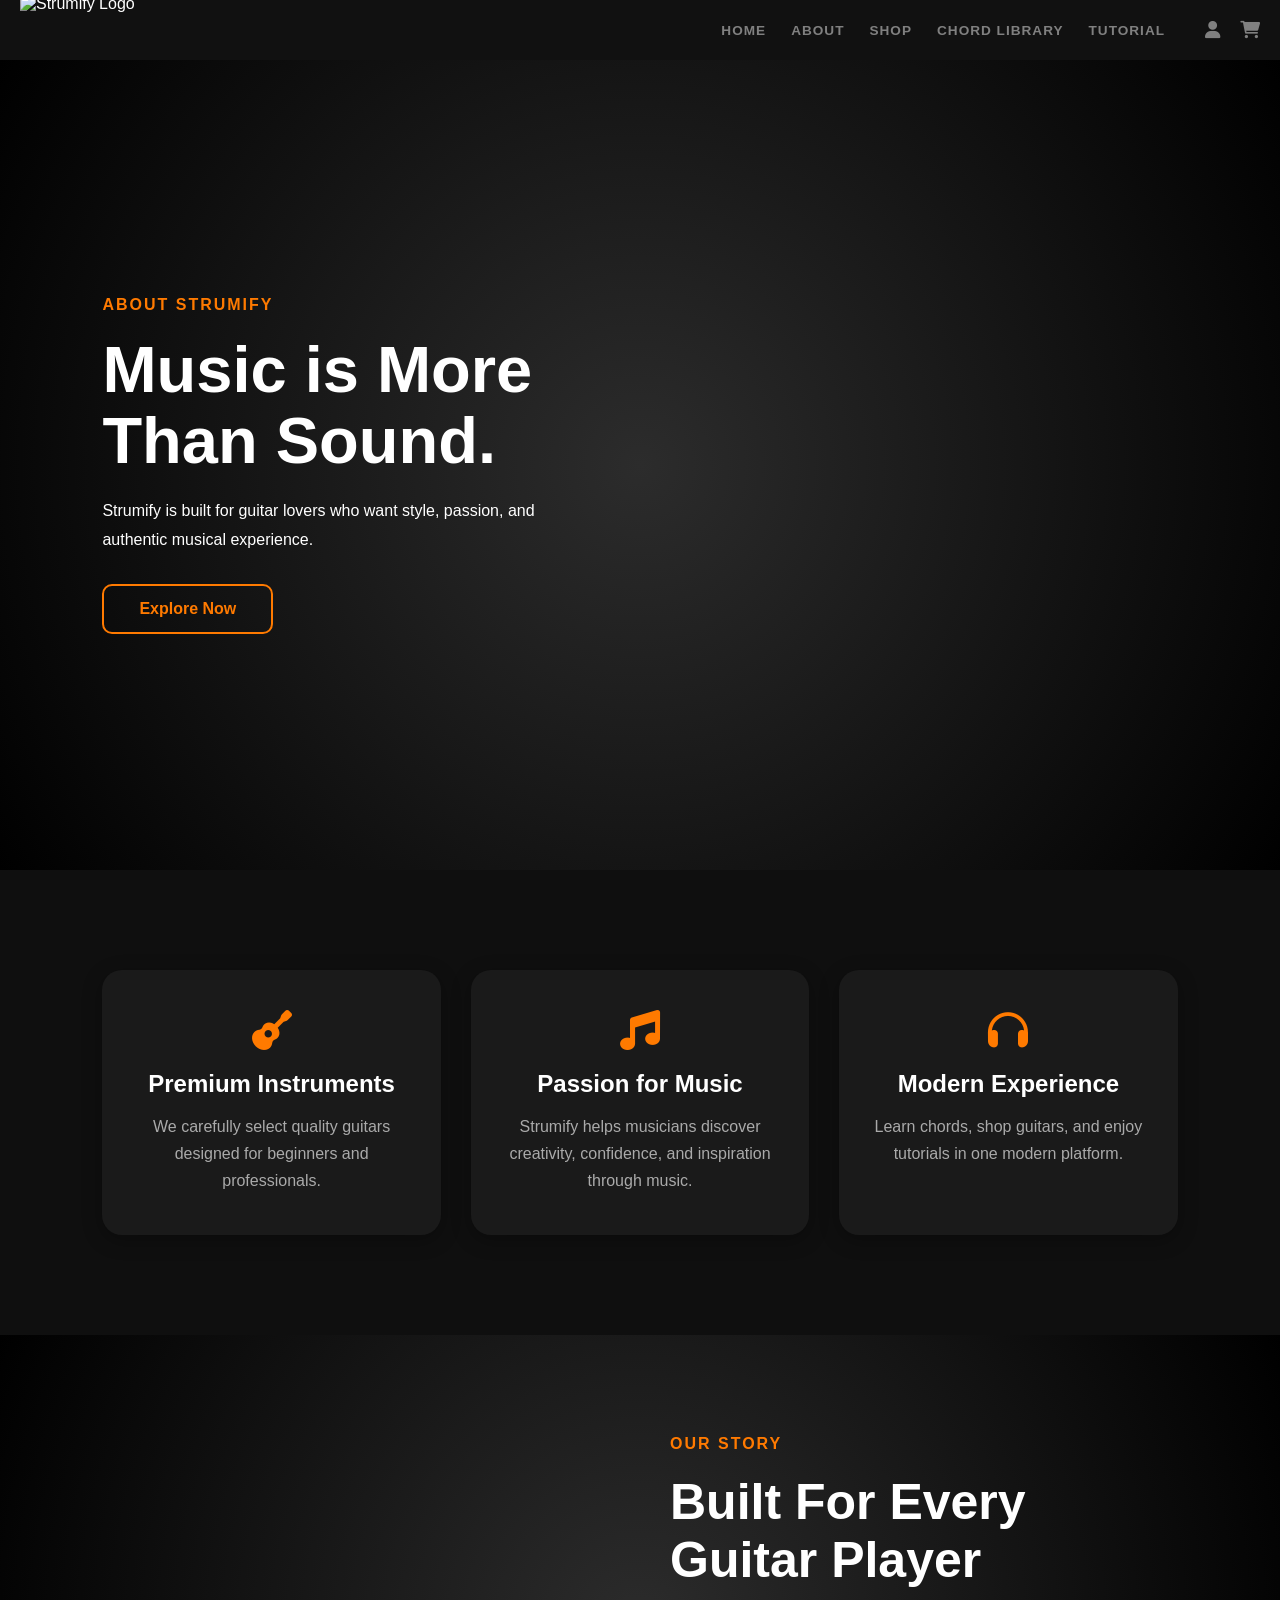
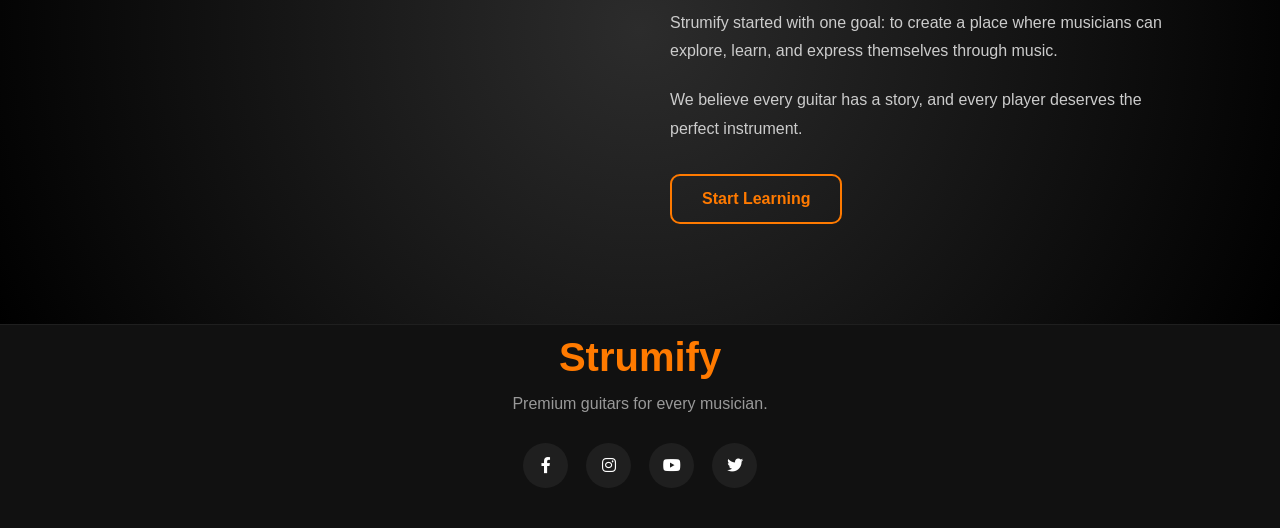
==== about.html @ eeea0493 "Add files via upload" ====
<!DOCTYPE html>
<html lang="en">
<head>
    <meta charset="UTF-8">
    <meta name="viewport" content="width=device-width, initial-scale=1.0">
    <title>Strumify</title>
    <link rel="stylesheet" href="about.css">
    <link rel="stylesheet" href="https://cdnjs.cloudflare.com/ajax/libs/font-awesome/6.0.0/css/all.min.css">
</head>
<body>
    <header>
        <div class="main-header">
            <img src="picturess/logo.png" alt="Strumify Logo" class="logo">        
            <div class="main-nav-wrapper">
                <nav class="main-nav">
                    <a href="index.html">Home</a>
                    <a href="about.html">About</a>
                    <a href="shop.html">Shop</a>
                    <a href="chordLibrary.html">Chord Library</a>
                    <a href="tutorial.html">Tutorial</a>
                </nav>
                <div class="icon-links">
                    <a href="#"><i class="fa fa-user"></i></a>
                    <a href="#"><i class="fa fa-shopping-cart"></i></a>
                </div>
            </div>
        </div>
    </header>

    <section class="hero">

        <div class="hero-text">

            <span>ABOUT STRUMIFY</span>

            <h1>
                Music is More Than Sound.
            </h1>

            <p>
                Strumify is built for guitar lovers who want style,
                passion, and authentic musical experience.
            </p>

            <a href="shop.html" class="hero-btn">
                Explore Now
            </a>

        </div>

        <div class="hero-image">
            <img src="picturess/bg.jpg" alt="">
        </div>

    </section>

    <!-- ABOUT -->
    <section class="about-section container">

        <div class="card">
            <i class="fa fa-guitar"></i>

            <h2>Premium Instruments</h2>

            <p>
                We carefully select quality guitars designed
                for beginners and professionals.
            </p>
        </div>

        <div class="card">
            <i class="fa fa-music"></i>

            <h2>Passion for Music</h2>

            <p>
                Strumify helps musicians discover creativity,
                confidence, and inspiration through music.
            </p>
        </div>

        <div class="card">
            <i class="fa fa-headphones"></i>

            <h2>Modern Experience</h2>

            <p>
                Learn chords, shop guitars, and enjoy tutorials
                in one modern platform.
            </p>
        </div>

    </section>

    <!-- STORY -->
    <section class="story-section">

        <div class="container story-content">

            <div class="story-image">
                <img src="picturess/bg.jpg" alt="">
            </div>

            <div class="story-text">

                <span>OUR STORY</span>

                <h2>Built For Every Guitar Player</h2>

                <p>
                    Strumify started with one goal:
                    to create a place where musicians can explore,
                    learn, and express themselves through music.
                </p>

                <p>
                    We believe every guitar has a story,
                    and every player deserves the perfect instrument.
                </p>

                <a href="tutorial.html" class="story-btn">
                    Start Learning
                </a>

            </div>

        </div>

    </section>


    
    <footer>
        <div class="footer-content">
            <h2>Strumify</h2>
            <p>Premium guitars for every musician.</p>
            <div class="footer-icons">
                <a href="#"><i class="fab fa-facebook-f"></i></a>
                <a href="#"><i class="fab fa-instagram"></i></a>
                <a href="#"><i class="fab fa-youtube"></i></a>
                <a href="#"><i class="fab fa-twitter"></i></a>
            </div>
        </div>
    </footer>

    <script src="script.js"></script>

</body>
</html>
---- about.css ----
body::-webkit-scrollbar {
    display: none;
}

*{
    margin:0;
    padding:0;
    box-sizing:border-box;
}

body{
    font-family:'Segoe UI', Arial, sans-serif;
    background-color:#000;
    color:#fff;
    overflow-x:hidden;
}

/* ================= HEADER ================= */

.main-header {
    display: flex;
    justify-content: space-between; /* Logo on left, wrapper on right */
    align-items: center;
    padding: 0 20px; 
    background-color:  #111; 
    height: 60px; /* Fixed height stops it from getting too tall */
    box-shadow: 0 2px 10px rgba(0,0,0,0.1);
}

.logo {
    height: 70px; /* Adjusted size to look professional */
    width: auto;
    display: block;
    margin-left: 0;
    margin-right: auto;
    object-fit: contain;
}

/* This wrapper pulls the links and icons into one line */
.main-nav-wrapper {
    display: flex;
    align-items: center;
    gap: 40px; /* Space between the menu and the icons */
    margin-left: auto;
}

.main-nav {
    display: flex;
    gap: 25px; /* Space between individual text links */
}

.main-nav a {
    text-decoration: none;
    font-weight: bold;
    text-transform: uppercase;
    font-size: 0.85rem;
    letter-spacing: 1px;
    color: gray;
}







.icon-links {
    display: flex;
    gap: 20px; /* Space between search, user, cart icons */
}

.icon-links a {
    color: gray;
    font-size: 1.1rem;
    text-decoration: none;
    transition: 0.3s;
}

.icon-links a:hover {
    opacity: 0.6;
}

footer{
    background:#111;
    border-top:1px solid rgba(255,255,255,0.06);
}

.footer-content{
    text-align:center;
    padding:10px 20px 40px;
}

.footer-content h2{
    font-size:40px;
    margin-bottom:15px;
    color: #ff7a00;
}

.footer-content p{
    color:#999;
    margin-bottom:30px;
}

.footer-icons{
    display:flex;
    justify-content:center;
    gap:18px;
}

.footer-icons a{
    width:45px;
    height:45px;
    background:#1f1f1f;
    color:white;
    display:flex;
    justify-content:center;
    align-items:center;
    border-radius:50%;
    text-decoration:none;
    transition:0.3s;
}

.footer-icons a:hover{
    background:#ff7a00;
}



/* ================= HERO ================= */

.hero{
    min-height:90vh;
    display:flex;
    align-items:center;
    justify-content:center;
    gap:60px;
    padding:80px 8%;
    background: radial-gradient(circle, #2c2c2c 0%, #000000 100%);
}

.hero-text{
    flex:1;
}

.hero-text span{
    color:#ff7a00;
    font-weight:700;
    letter-spacing:2px;
}

.hero-text h1{
    font-size:65px;
    margin:20px 0;
    line-height:1.1;
    color:#fff;
}

.hero-text p{
    color:#fff;
    max-width:500px;
    margin-bottom:30px;
    line-height:1.8;
}

.hero-btn{
    display:inline-block;
    padding:14px 35px;
    background:#ff7a00;
    background-color: transparent;
    border: 2px solid #ff7a00;
    color:#ff7a00;
    text-decoration:none;
    border-radius:10px;
    transition:0.3s;
    font-weight:600;
}

.hero-btn:hover{
    background-color: #ff7a00;
    color: #fff;
    transform:translateY(-5px);
}

.hero-image{
    flex:1;
    display:flex;
    justify-content:center;
}

.hero-image img{
    width:100%;
    max-width:500px;
    border-radius:25px;
    box-shadow:0 15px 40px rgba(0,0,0,0.2);
}

/* ================= ABOUT CARDS ================= */

.about-section{
    display:grid;
    grid-template-columns:repeat(auto-fit, minmax(250px, 1fr));
    gap:30px;
    padding:100px 8%;
    background:#0f0f0f;
}

.card{
    background:#1a1a1a;
    padding:40px 30px;
    border-radius:20px;
    text-align:center;
    transition:0.4s;
    box-shadow:0 5px 20px rgba(0,0,0,0.3);
}

.card:hover{
    transform:translateY(-10px);
}

.card i{
    font-size:40px;
    color:#ff7a00;
    margin-bottom:20px;
}

.card h2{
    margin-bottom:15px;
    color:white;
}

.card p{
    color:#aaa;
    line-height:1.7;
}

/* ================= STORY SECTION ================= */

.story-section{
    background: radial-gradient(circle, #2c2c2c 0%, #000000 100%);
    color:white;
    padding:100px 8%;
}

.story-content{
    display:flex;
    align-items:center;
    gap:60px;
}

.story-image,
.story-text{
    flex:1;
}

.story-image img{
    width:100%;
    border-radius:20px;
}

.story-text span{
    color:#ff7a00;
    letter-spacing:2px;
    font-weight:700;
}

.story-text h2{
    font-size:50px;
    margin:20px 0;
}

.story-text p{
    color:#ccc;
    margin-bottom:20px;
    line-height:1.8;
}

.story-btn{
    display:inline-block;
    margin-top:10px;
    padding:14px 30px;
    background:#ff7a00;
    background-color: transparent;
    border: 2px solid #ff7a00;
    color:#ff7a00;
    text-decoration:none;
    border-radius:10px;
    font-weight:600;
    transition:0.3s;
}

.story-btn:hover{
    background-color: #ff7a00;
    color: #fff;
    transform:translateY(-5px);
}


/* ================= RESPONSIVE ================= */

@media(max-width:900px){

    .hero{
        flex-direction:column;
        text-align:center;
    }

    .story-content{
        flex-direction:column;
    }

    .hero-text h1{
        font-size:45px;
    }

    .story-text h2{
        font-size:38px;
    }

    .main-header{
        flex-direction:column;
        height:auto;
        padding:20px;
        gap:20px;
    }

    .main-nav-wrapper{
        flex-direction:column;
        gap:20px;
    }

    .main-nav{
        flex-wrap:wrap;
        justify-content:center;
    }
}
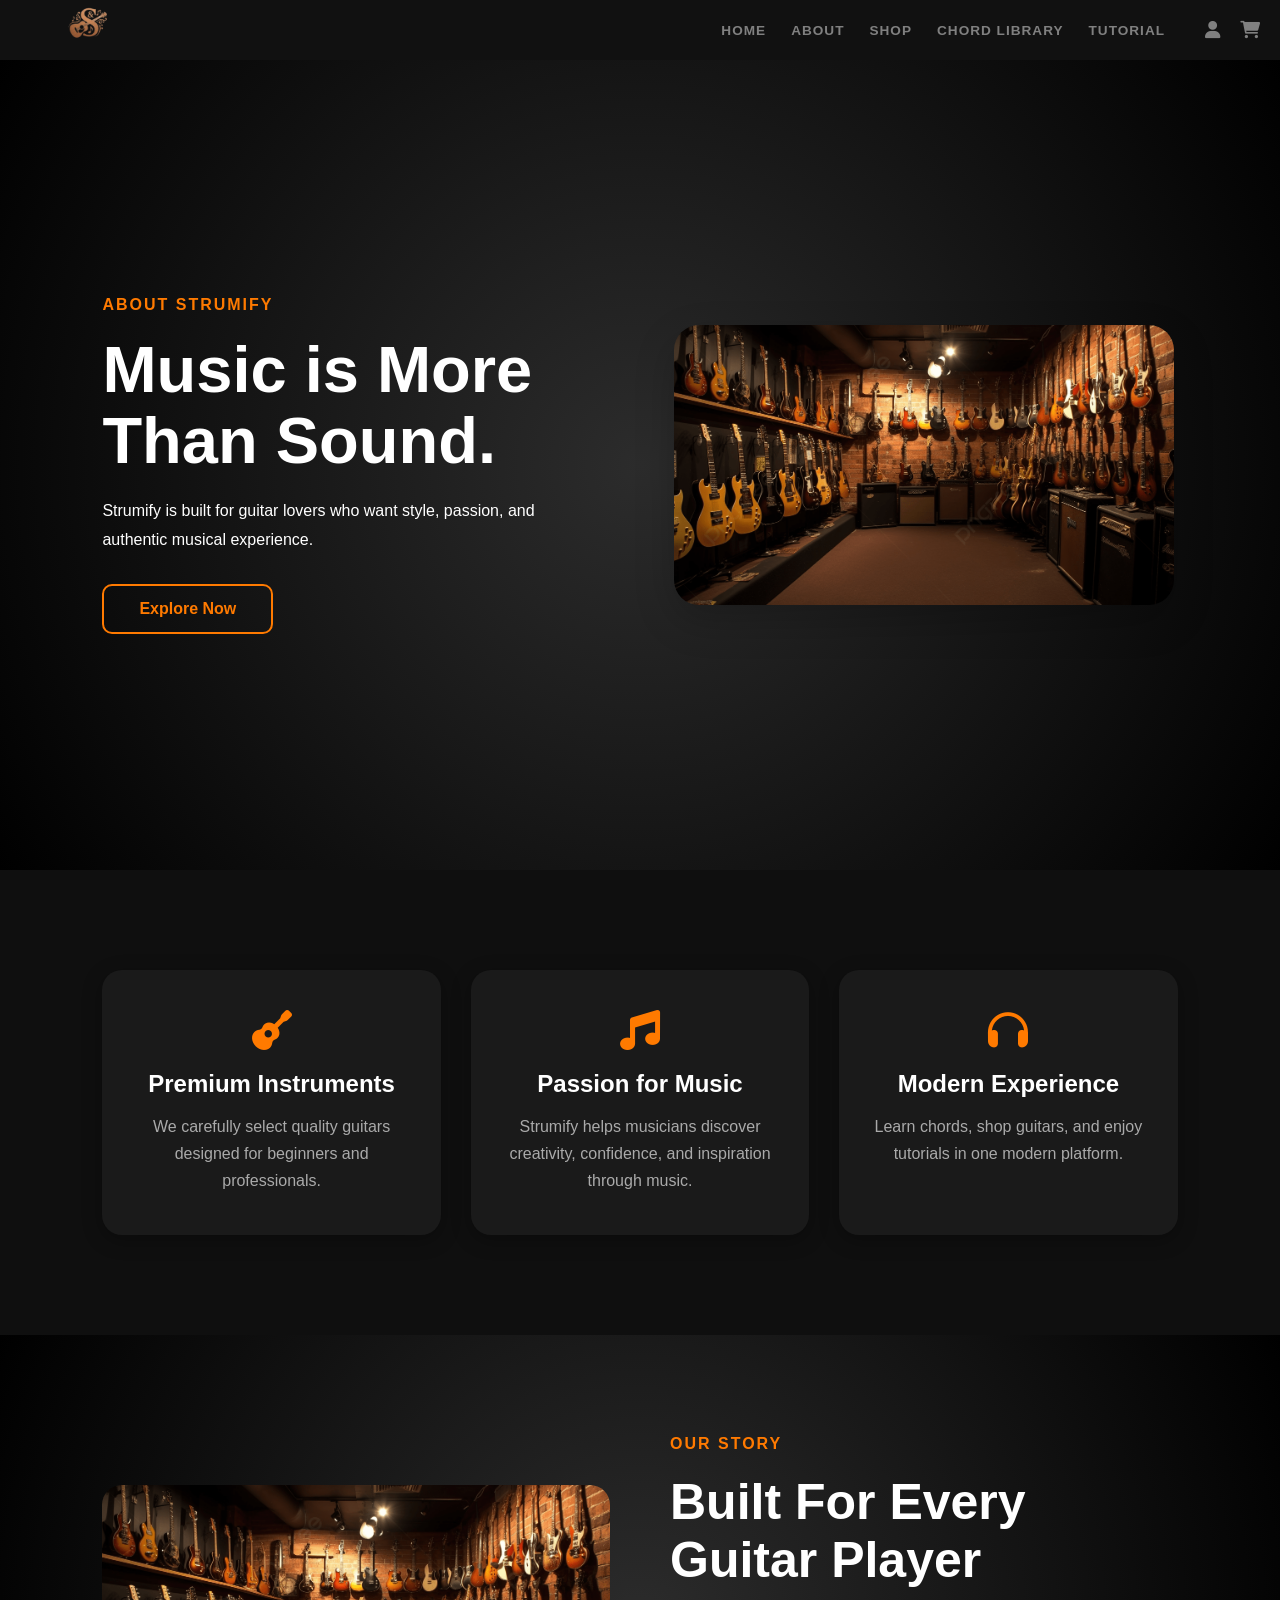
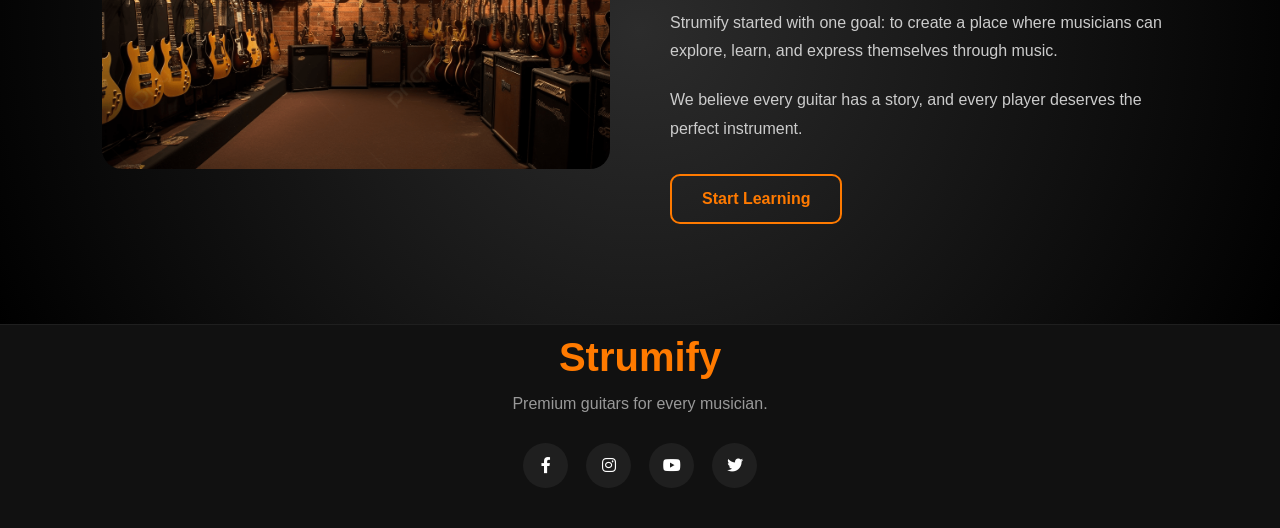
==== commit d425b664: "Update about.html" ====
--- a/about.html
+++ b/about.html
@@ -10,7 +10,7 @@
 <body>
     <header>
         <div class="main-header">
-            <img src="picturess/logo.png" alt="Strumify Logo" class="logo">        
+            <img src="logo.png" alt="Strumify Logo" class="logo">        
             <div class="main-nav-wrapper">
                 <nav class="main-nav">
                     <a href="index.html">Home</a>
@@ -49,7 +49,7 @@
         </div>
 
         <div class="hero-image">
-            <img src="picturess/bg.jpg" alt="">
+            <img src="bg.jpg" alt="">
         </div>
 
     </section>
@@ -98,7 +98,7 @@
         <div class="container story-content">
 
             <div class="story-image">
-                <img src="picturess/bg.jpg" alt="">
+                <img src="bg.jpg" alt="">
             </div>
 
             <div class="story-text">
@@ -146,4 +146,4 @@
     <script src="script.js"></script>
 
 </body>
-</html>+</html>
